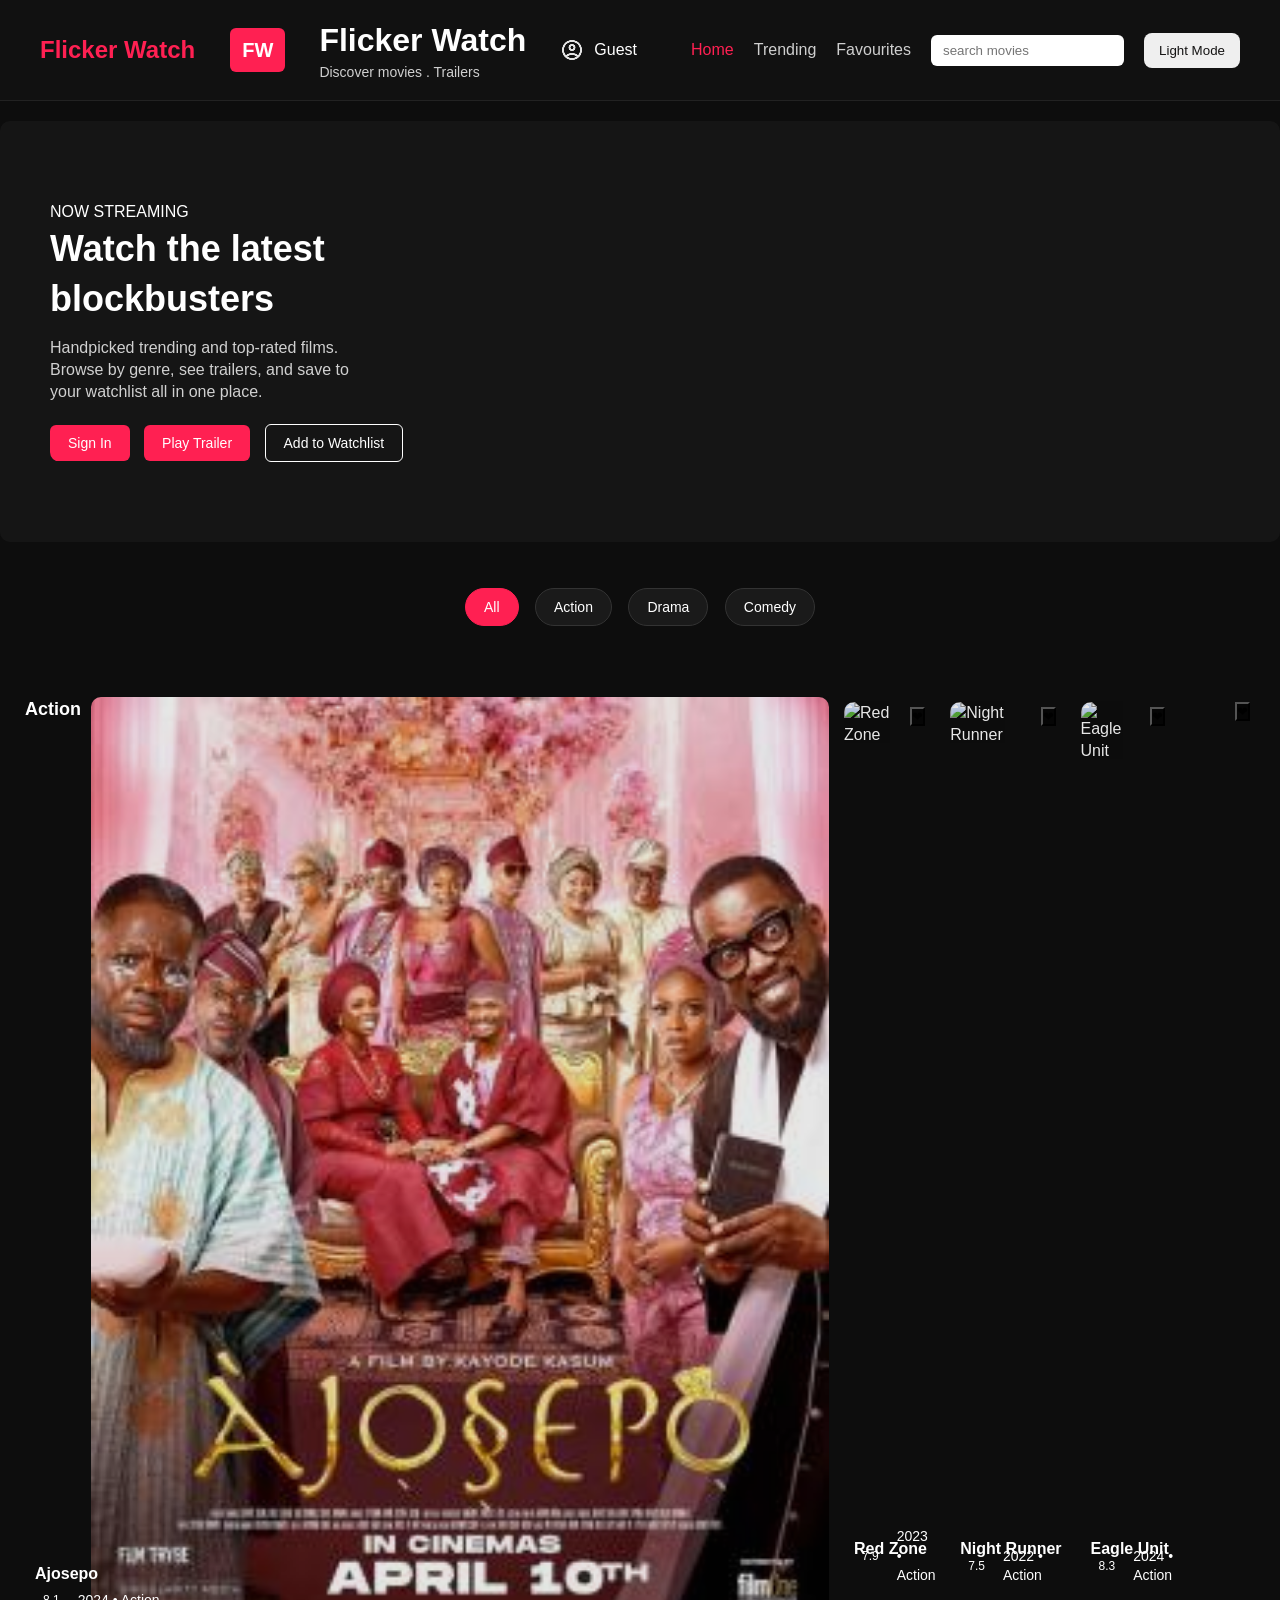
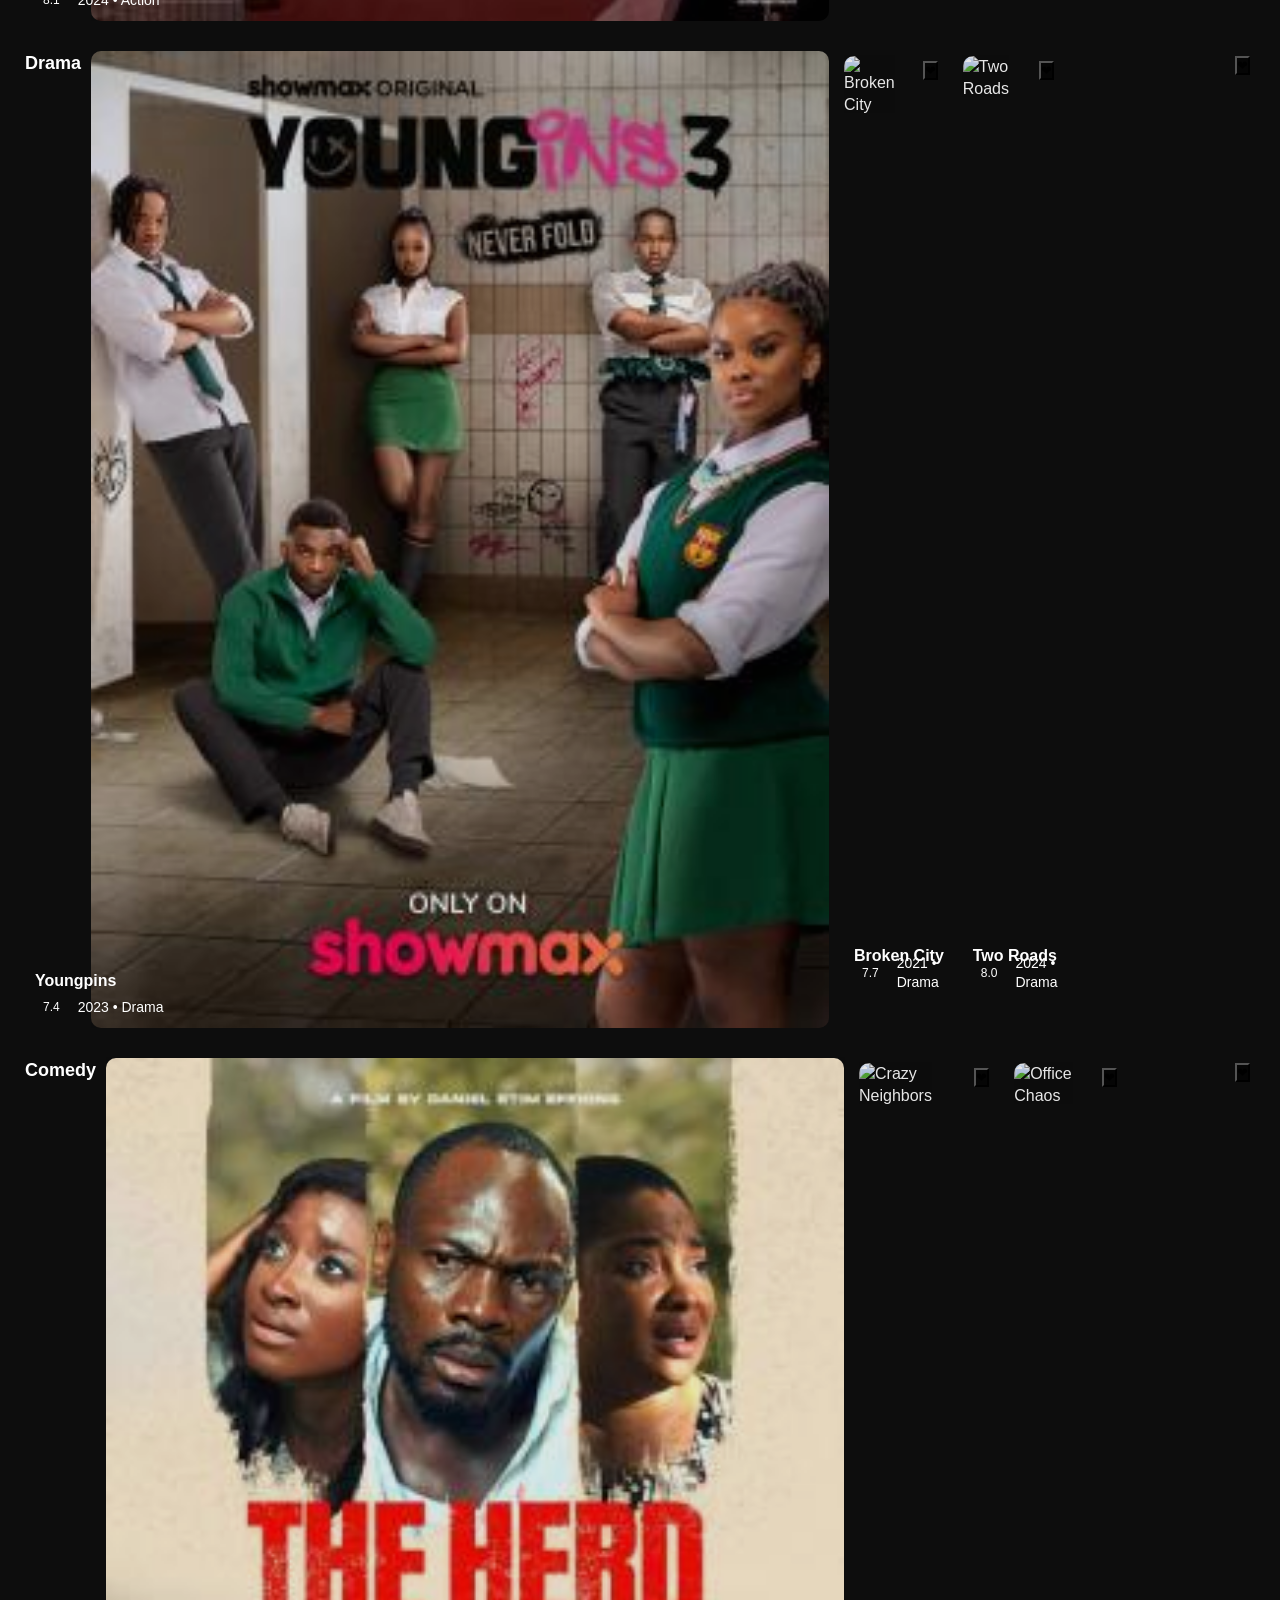
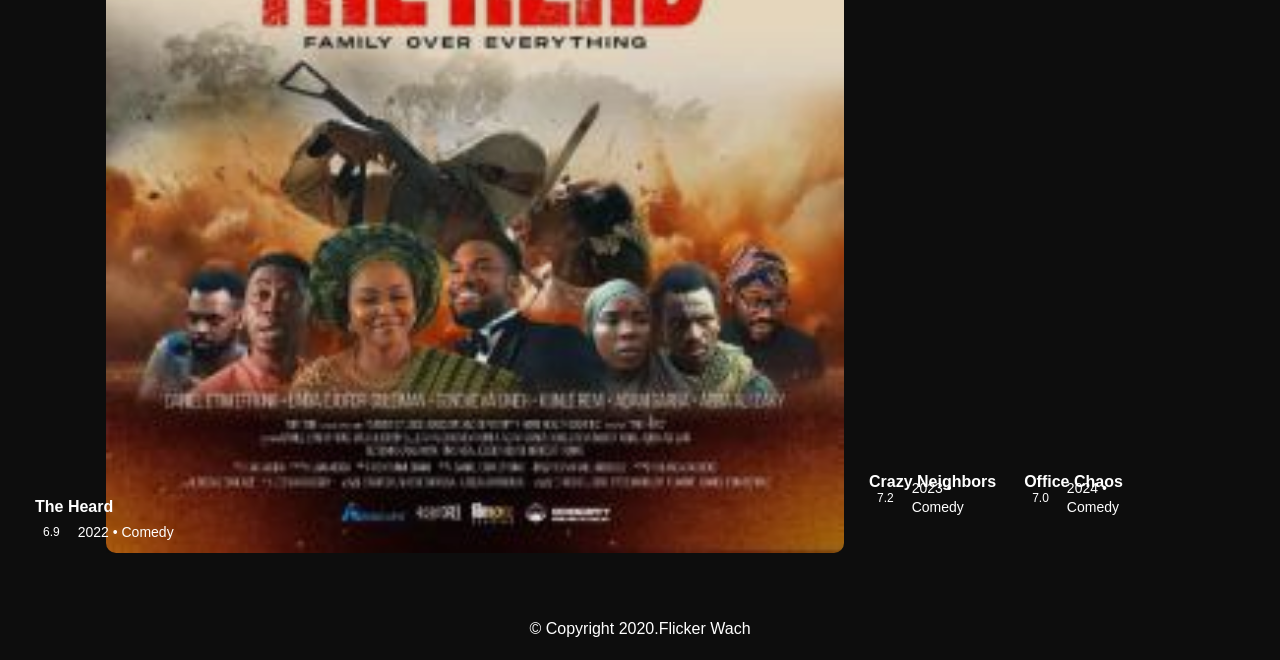
==== index.html @ 684cd9f6 "second commit, commit with all changes" ====
<!DOCTYPE html>
<html lang="en">
<head>
    <meta charset="UTF-8">
    <meta name="viewport" content="width=device-width, initial-scale=1.0">
    <title>Flicker Watch</title>
    <link rel="stylesheet" href="style.css">
</head>
<body>
    <header>
        <a class="brand" href="#">Flicker Watch</a>
         <div class="logo">FW</div>
    <div>
            <h1>Flicker Watch</h1>
            <div class="tag">Discover movies . Trailers</div>
    </div>
    <div class="profile">
     <img src="account_circle_24dp_E3E3E3_FILL0_wght400_GRAD0_opsz24.png" alt="User" class="profile-pic" />
      <span class="username">Guest</span>
    </div>

    <nav>
         <ul> 
             <li><a href="index.html" class="active">Home</a></li>
             <li><a href="Trending.html">Trending</a></li>
             <li><a href="Favourites">Favourites</a></li>
         </ul> 
         <div class="search"><input type="text" placeholder="search movies"></div>

       <button id="themeToggle" class="theme-btn">Light Mode</button>
    </nav>
    </header>

    <section class="hero">
    <div class="card">
       <div class="eyebrow">NOW STREAMING</div>
        <h2 class="title">Watch the latest blockbusters</h2>
         <p class="desc">Handpicked trending and top-rated films. <br>Browse by genre, see trailers, and save to <br>your watchlist  all in one place.</p>
    <div class="cta">
        <button class="btn sign-in-btn">Sign In</button>
      <button class="btn btn-primary">Play Trailer</button>
    <button class="btn btn-outline">Add to Watchlist</button>
    </div>
    </div>
    </section>

<div class="filters">
    <button class="filter-btn active" data-filter="all">All</button>
    <button class="filter-btn" data-filter="action">Action</button>
    <button class="filter-btn" data-filter="drama">Drama</button>
    <button class="filter-btn" data-filter="comedy">Comedy</button>
</div>

 <main class="grid">
   <div class="card" data-category="action">
    <h4>Action</h4>
        <img class="poster" src="alll.png" alt="Ajosepo">
        <div class="overlay"></div>
        <h3 class="title-sm">Ajosepo</h3>
        <div class="meta-row"><span class="pill">8.1</span><span class="muted">2024 • Action</span></div>
        <button class="fav-btn">❤</button>
    

    <div class="card" data-category="action">
        <img class="poster" src="act1.png" alt="Red Zone">
        <div class="overlay"></div>
        <h3 class="title-sm">Red Zone</h3>
        <div class="meta-row"><span class="pill">7.9</span><span class="muted">2023 • Action</span></div>
        <button class="fav-btn">❤</button>
    </div>

    <div class="card" data-category="action">
        <img class="poster" src="act2.png" alt="Night Runner">
        <div class="overlay"></div>
        <h3 class="title-sm">Night Runner</h3>
        <div class="meta-row"><span class="pill">7.5</span><span class="muted">2022 • Action</span></div>
        <button class="fav-btn">❤</button>
    </div>

    <div class="card" data-category="action">
        <img class="poster" src="act3.png" alt="Eagle Unit">
        <div class="overlay"></div>
        <h3 class="title-sm">Eagle Unit</h3>
        <div class="meta-row"><span class="pill">8.3</span><span class="muted">2024 • Action</span></div>
        <button class="fav-btn">❤</button>
    </div>
    </div>

    <div class="card" data-category="drama">
        <h4>Drama</h4>
        <img class="poster" src="1.3.png" alt="Youngpins">
        <div class="overlay"></div>
        <h3 class="title-sm">Youngpins</h3>
        <div class="meta-row"><span class="pill">7.4</span><span class="muted">2023 • Drama</span></div>
        <button class="fav-btn">❤</button>
    

    <div class="card" data-category="drama">
        <img class="poster" src="dr1.png" alt="Broken City">
        <div class="overlay"></div>
        <h3 class="title-sm">Broken City</h3>
        <div class="meta-row"><span class="pill">7.7</span><span class="muted">2021 • Drama</span></div>
        <button class="fav-btn">❤</button>
    </div>

    <div class="card" data-category="drama">
        <img class="poster" src="dr2.png" alt="Two Roads">
        <div class="overlay"></div>
        <h3 class="title-sm">Two Roads</h3>
        <div class="meta-row"><span class="pill">8.0</span><span class="muted">2024 • Drama</span></div>
        <button class="fav-btn">❤</button>
    </div>
     </div>

    <div class="card" data-category="comedy">
        <h4>Comedy</h4>
        <img class="poster" src="1.2.png" alt="The Heard">
        <div class="overlay"></div>
        <h3 class="title-sm">The Heard</h3>
        <div class="meta-row"><span class="pill">6.9</span><span class="muted">2022 • Comedy</span></div>
        <button class="fav-btn">❤</button>

    <div class="card" data-category="comedy">
        <img class="poster" src="com1.png" alt="Crazy Neighbors">
        <div class="overlay"></div>
        <h3 class="title-sm">Crazy Neighbors</h3>
        <div class="meta-row"><span class="pill">7.2</span><span class="muted">2023 • Comedy</span></div>
        <button class="fav-btn">❤</button>
    </div>

    <div class="card" data-category="comedy">
        <img class="poster" src="com2.png" alt="Office Chaos">
        <div class="overlay"></div>
        <h3 class="title-sm">Office Chaos</h3>
        <div class="meta-row"><span class="pill">7.0</span><span class="muted">2024 • Comedy</span></div>
        <button class="fav-btn">❤</button>
    </div>
    </div>

</main>

 <script src="script.js"></script>  
 
 <footer>
    <div class="footer-bottom">
      <p>©  Copyright 2020.Flicker Wach </p>
    </div>
  </footer>
</body>
</html>
---- style.css ----
* {
          margin: 0;
          padding: 0;
          box-sizing: border-box;
          font-family: Arial, Helvetica, sans-serif;
        }

        body {
          background: #0d0d0d;
          color: white;
          line-height: 1.4;
          overflow-x: hidden;
        }

        header {
          display: flex;
          flex-wrap: wrap;
          align-items: center;
          justify-content: space-between;
          padding: 18px 40px;
          background: #111;
          border-bottom: 1px solid #222;
          position: sticky;
        }

        .brand {
          font-size: 24px;
          font-weight: bold;
          color: #ff2052;
          text-decoration: none;
        }

        .logo {
          font-size: 20px;
          font-weight: bold;
          background: #ff2052;
          padding: 8px 12px;
          border-radius: 6px;
          margin-left: 1px;
        }

        .header-center {
          text-align: center;
          flex: 1 1 100%;
          margin-top: 10px;
        }

        .header-center h1 {
          font-size: 26px;
        }

        .tag {
          font-size: 14px;
          opacity: 0.8;
        }

        nav {
          display: flex;
          align-items: center;
          gap: 20px;
          flex-wrap: wrap;
        }

        nav ul {
          display: flex;
          gap: 20px;
          list-style: none;
        }

        nav ul li a {
          color: white;
          text-decoration: none;
          font-weight: 500;
          opacity: 0.8;
        }

        nav ul li a.active,
        nav ul li a:hover {
          opacity: 1;
          color: #ff2052;
        }

        .search input {
          padding: 8px 12px;
          border-radius: 6px;
          border: none;
          outline: none;
        }

        .theme-btn{
          padding: 10px 15px;
          border: none;
          border-radius: 8px;
          color: rgb(21, 20, 20);
          cursor: pointer;
        }

        .profile{
          display: flex;
          align-items: center;
          gap: 10px;
          margin-right: 20px;
        }

        .hero {
          width: 100%;
          background: url('https://youtu.be/rQ1uG91Bbls') center/cover no-repeat;
          padding: 80px 50px;
          display: flex;
          align-items: center;
          background-color: #151515;
          border-radius: 10px;
          margin: 20px 0;
        }

        .hero .card {
          max-width: 500px;
        }

        .hero .title {
          font-size: 36px;
          margin-bottom: 12px;
        }

        .hero .desc {
          font-size: 16px;
          opacity: 0.8;
          margin-bottom: 20px;
        }

        .btn {
          padding: 10px 18px;
          border: none;
          cursor: pointer;
          border-radius: 6px;
          margin-right: 10px;
          font-size: 14px;
          transition: 0.3s;
        }

        .sign-in-btn {
          background: #ff2052;
          color: white;
        }

        .btn-primary {
          background: #ff2052;
          color: white;
        }

        .btn-outline {
          background: transparent;
          border: 1px solid white;
          color: white;
        }

        .btn:hover {
          opacity: 0.8;
        }

        .filters {
          text-align: center;
          margin: 40px 0;
        }

        .filter-btn {
          padding: 10px 18px;
          margin: 6px;
          background: #1a1a1a;
          border: 1px solid #333;
          color: white;
          border-radius: 25px;
          font-size: 14px;
          cursor: pointer;
          transition: 0.3s ease;
        }

        .filter-btn:hover,
        .filter-btn.active {
          background: #ff2052;
          border-color: #ff2052;
          color: white;
        }

        
        .grid {
          padding: 20px 40px;
          display: grid;
          grid-template-columns: repeat(auto-fill, minmax(170px, 1fr));
          gap: 25px;
        }

        
        .card {
          position: relative;
          cursor: pointer;
          transition: transform 0.3s;
          border-radius: 10px;
          overflow: hidden;
        }

        .card:hover {
          transform: scale(1.08);
        }

        .poster {
          width: 100%;
          display: block;
          border-radius: 10px;
        }

        .overlay {
          position: absolute;
          top: 0;
          left: 0;
          width: 100%;
          height: 100%;
          border-radius: 10px;
          background: linear-gradient(to bottom, transparent, rgba(0, 0, 0, 0.9));
          opacity: 0;
          transition: 0.3s;
        }

        .card:hover .overlay {
          opacity: 1;
        }

        .title-sm {
          position: absolute;
          bottom: 35px;
          left: 15px;
          font-size: 16px;
          font-weight: bold;
        }

        .meta-row {
          position: absolute;
          bottom: 15px;
          left: 15px;
          font-size: 13px;
          display: flex;
          gap: 10px;
        }

        @media (max-width: 768px) {
          header {
            flex-direction: column;
            gap: 10px;
          }
        }
     main.grid {
display: block;
gap: 25px;
padding: 20px;
}


main.grid h4 {
margin-bottom: 10px;
font-size: 22px;
margin-bottom: 10px;
font-size: 18px;
}


main.grid .card {
display: flex;
flex-direction: row;
gap: 10px;
padding: 5px;
border-radius: 6px;
position: relative;
overflow: hidden;
margin-bottom: 20px;
cursor: pointer;
}


main.grid .card:hover {
transform: scale(1.05);
box-shadow: 0 10px 20px rgba(0,0,0,0.2);
}


main.grid .poster {
width: 60%;
border-radius: 10px;
transition: 0.5s ease;
opacity: 0.9;
}


main.grid .card:hover .poster {
opacity: 1;
}


main.grid .title-sm {
margin: 10px 0 5px 0;
font-size: 16px;
font-weight: 600;
}


main.grid .meta-row {
display: flex;
justify-content: space-between;
align-items: center;
font-size: 14px;
color: var(--muted);
}


main.grid .pill {
background: var(--accent);
color: white;
padding: 2px 8px;
border-radius: 8px;
font-size: 12px;
}


main.grid .fav-btn {
position: absolute;
top: 10px;
right: 10px;
background: rgba(0,0,0,0.6);
}

          footer{
            text-align: center;
            padding: 20px;
          }
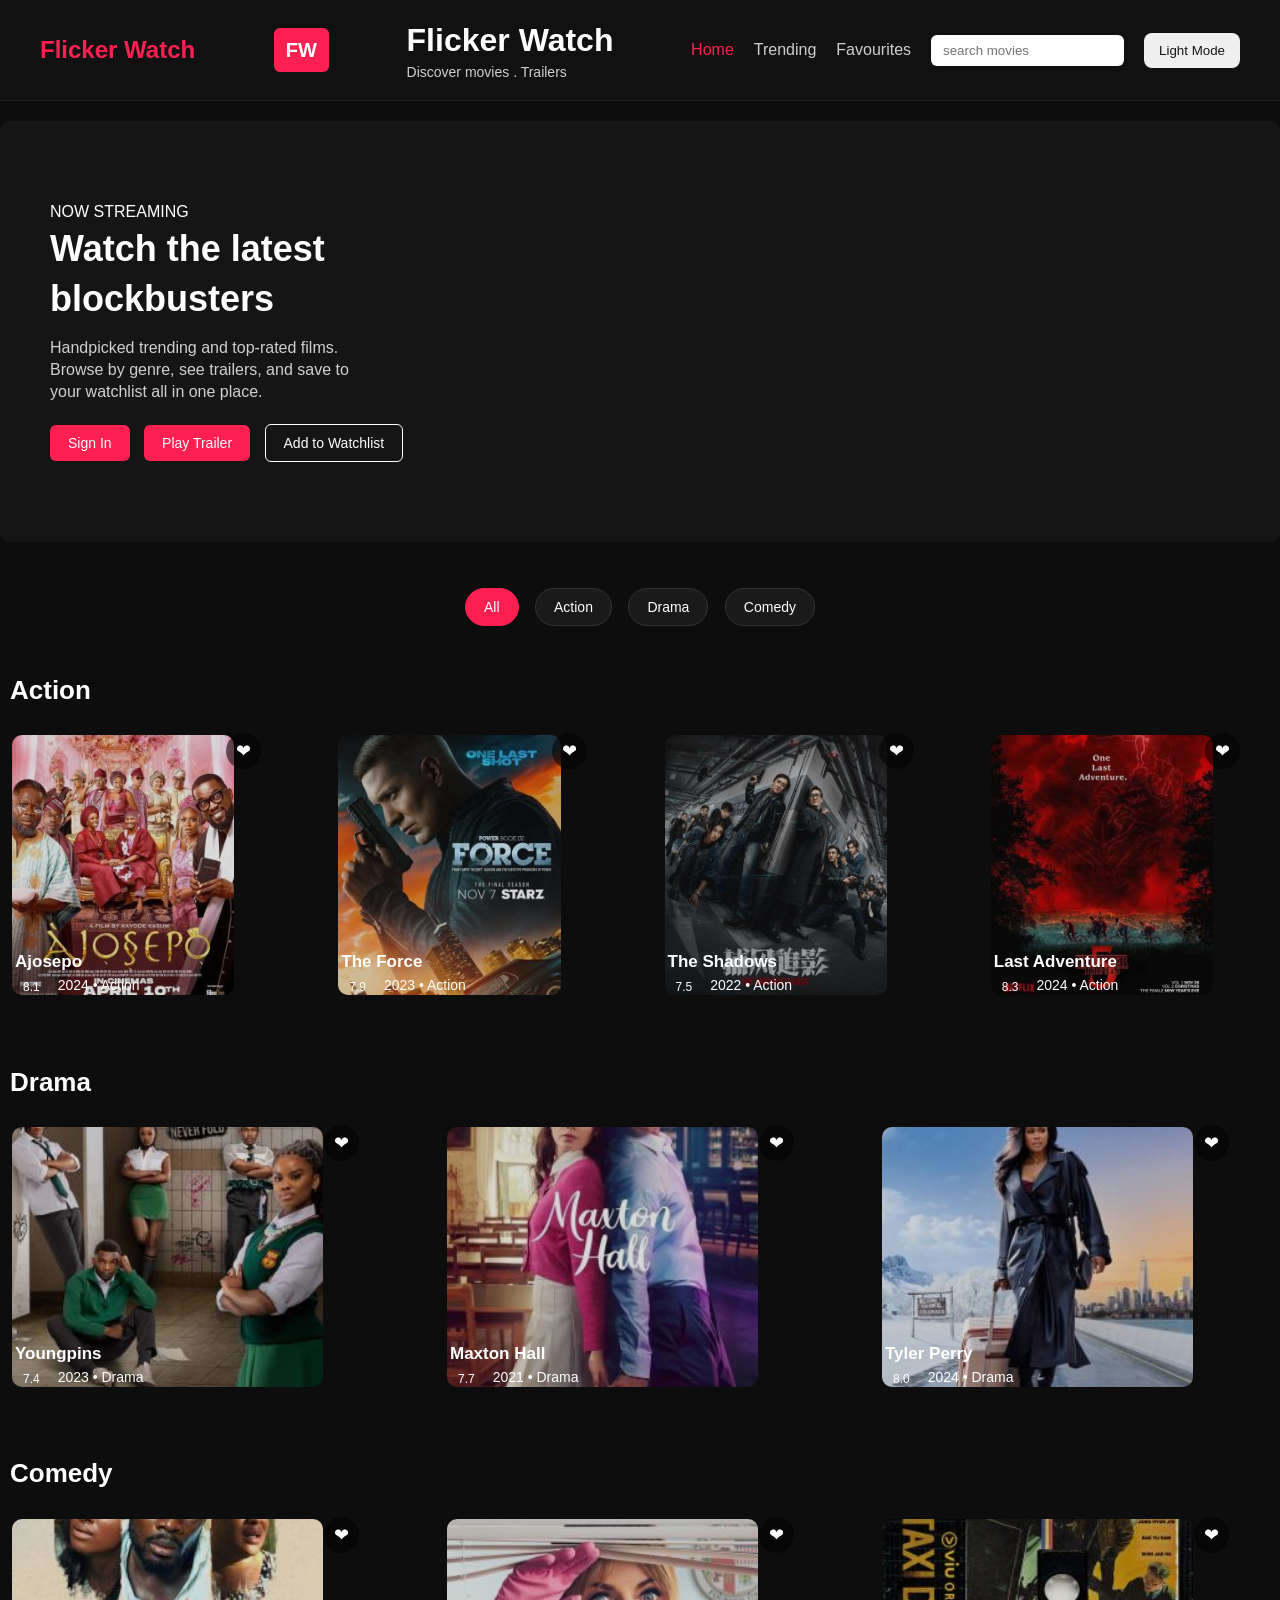
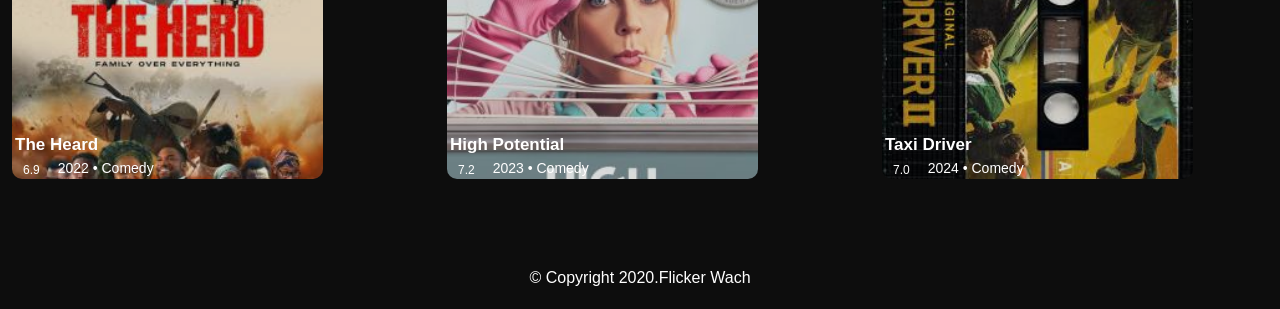
==== commit 3fa1b9c4: "commit all changes" ====
--- a/index.html
+++ b/index.html
@@ -13,10 +13,6 @@
     <div>
             <h1>Flicker Watch</h1>
             <div class="tag">Discover movies . Trailers</div>
-    </div>
-    <div class="profile">
-     <img src="account_circle_24dp_E3E3E3_FILL0_wght400_GRAD0_opsz24.png" alt="User" class="profile-pic" />
-      <span class="username">Guest</span>
     </div>
 
     <nav>
@@ -51,93 +47,97 @@
     <button class="filter-btn" data-filter="comedy">Comedy</button>
 </div>
 
- <main class="grid">
-   <div class="card" data-category="action">
-    <h4>Action</h4>
-        <img class="poster" src="alll.png" alt="Ajosepo">
-        <div class="overlay"></div>
-        <h3 class="title-sm">Ajosepo</h3>
-        <div class="meta-row"><span class="pill">8.1</span><span class="muted">2024 • Action</span></div>
-        <button class="fav-btn">❤</button>
-    
+ <main>
+    <section class="category">
+        <h4>Action</h4>
 
-    <div class="card" data-category="action">
-        <img class="poster" src="act1.png" alt="Red Zone">
-        <div class="overlay"></div>
-        <h3 class="title-sm">Red Zone</h3>
-        <div class="meta-row"><span class="pill">7.9</span><span class="muted">2023 • Action</span></div>
-        <button class="fav-btn">❤</button>
-    </div>
+        <div class="grid">
+            <div class="card" data-category="action">
+                <img class="poster" src="alll.png" alt="Ajosepo">
+                <h3 class="title-sm">Ajosepo</h3>
+                <div class="meta-row"><span class="pill">8.1</span><span class="muted">2024 • Action</span></div>
+                <button class="fav-btn">❤</button>
+            </div>
 
-    <div class="card" data-category="action">
-        <img class="poster" src="act2.png" alt="Night Runner">
-        <div class="overlay"></div>
-        <h3 class="title-sm">Night Runner</h3>
-        <div class="meta-row"><span class="pill">7.5</span><span class="muted">2022 • Action</span></div>
-        <button class="fav-btn">❤</button>
-    </div>
+            <div class="card" data-category="action">
+                <img class="poster" src="2.5.png" alt="Red Zone">
+                <h3 class="title-sm">The Force</h3>
+                <div class="meta-row"><span class="pill">7.9</span><span class="muted">2023 • Action</span></div>
+                <button class="fav-btn">❤</button>
+            </div>
 
-    <div class="card" data-category="action">
-        <img class="poster" src="act3.png" alt="Eagle Unit">
-        <div class="overlay"></div>
-        <h3 class="title-sm">Eagle Unit</h3>
-        <div class="meta-row"><span class="pill">8.3</span><span class="muted">2024 • Action</span></div>
-        <button class="fav-btn">❤</button>
-    </div>
-    </div>
+            <div class="card" data-category="action">
+                <img class="poster" src="3.1.png" alt="Night Runner">
+                <h3 class="title-sm">The Shadows</h3>
+                <div class="meta-row"><span class="pill">7.5</span><span class="muted">2022 • Action</span></div>
+                <button class="fav-btn">❤</button>
+            </div>
 
-    <div class="card" data-category="drama">
+            <div class="card" data-category="action">
+                <img class="poster" src="4.1.png" alt="Eagle Unit">
+                <h3 class="title-sm">Last Adventure</h3>
+                <div class="meta-row"><span class="pill">8.3</span><span class="muted">2024 • Action</span></div>
+                <button class="fav-btn">❤</button>
+            </div>
+        </div>
+    </section>
+
+    <section class="category">
         <h4>Drama</h4>
-        <img class="poster" src="1.3.png" alt="Youngpins">
-        <div class="overlay"></div>
-        <h3 class="title-sm">Youngpins</h3>
-        <div class="meta-row"><span class="pill">7.4</span><span class="muted">2023 • Drama</span></div>
-        <button class="fav-btn">❤</button>
-    
 
-    <div class="card" data-category="drama">
-        <img class="poster" src="dr1.png" alt="Broken City">
-        <div class="overlay"></div>
-        <h3 class="title-sm">Broken City</h3>
-        <div class="meta-row"><span class="pill">7.7</span><span class="muted">2021 • Drama</span></div>
-        <button class="fav-btn">❤</button>
-    </div>
+        <div class="grid">
+            <div class="card" data-category="drama">
+                <img class="poster" src="1.3.png" alt="Youngpins">
+                <h3 class="title-sm">Youngpins</h3>
+                <div class="meta-row"><span class="pill">7.4</span><span class="muted">2023 • Drama</span></div>
+                <button class="fav-btn">❤</button>
+            </div>
 
-    <div class="card" data-category="drama">
-        <img class="poster" src="dr2.png" alt="Two Roads">
-        <div class="overlay"></div>
-        <h3 class="title-sm">Two Roads</h3>
-        <div class="meta-row"><span class="pill">8.0</span><span class="muted">2024 • Drama</span></div>
-        <button class="fav-btn">❤</button>
-    </div>
-     </div>
+            <div class="card" data-category="drama">
+                <img class="poster" src="2.2.png" alt="Broken City">
+                <h3 class="title-sm">Maxton Hall</h3>
+                <div class="meta-row"><span class="pill">7.7</span><span class="muted">2021 • Drama</span></div>
+                <button class="fav-btn">❤</button>
+            </div>
 
-    <div class="card" data-category="comedy">
+            <div class="card" data-category="drama">
+                <img class="poster" src="2.3.png" alt="Two Roads">
+                <h3 class="title-sm">Tyler Perry</h3>
+                <div class="meta-row"><span class="pill">8.0</span><span class="muted">2024 • Drama</span></div>
+                <button class="fav-btn">❤</button>
+            </div>
+        </div>
+    </section>
+
+    <section class="category">
         <h4>Comedy</h4>
-        <img class="poster" src="1.2.png" alt="The Heard">
-        <div class="overlay"></div>
-        <h3 class="title-sm">The Heard</h3>
-        <div class="meta-row"><span class="pill">6.9</span><span class="muted">2022 • Comedy</span></div>
-        <button class="fav-btn">❤</button>
 
-    <div class="card" data-category="comedy">
-        <img class="poster" src="com1.png" alt="Crazy Neighbors">
-        <div class="overlay"></div>
-        <h3 class="title-sm">Crazy Neighbors</h3>
-        <div class="meta-row"><span class="pill">7.2</span><span class="muted">2023 • Comedy</span></div>
-        <button class="fav-btn">❤</button>
-    </div>
+        <div class="grid">
+            <div class="card" data-category="comedy">
+                <img class="poster" src="1.2.png" alt="The Heard">
+                <h3 class="title-sm">The Heard</h3>
+                <div class="meta-row"><span class="pill">6.9</span><span class="muted">2022 • Comedy</span></div>
+                <button class="fav-btn">❤</button>
+            </div>
 
-    <div class="card" data-category="comedy">
-        <img class="poster" src="com2.png" alt="Office Chaos">
-        <div class="overlay"></div>
-        <h3 class="title-sm">Office Chaos</h3>
-        <div class="meta-row"><span class="pill">7.0</span><span class="muted">2024 • Comedy</span></div>
-        <button class="fav-btn">❤</button>
-    </div>
-    </div>
+            <div class="card" data-category="comedy">
+                <img class="poster" src="3.3.png" alt="Crazy Neighbors">
+                <h3 class="title-sm">High Potential</h3>
+                <div class="meta-row"><span class="pill">7.2</span><span class="muted">2023 • Comedy</span></div>
+                <button class="fav-btn">❤</button>
+            </div>
+
+            <div class="card" data-category="comedy">
+                <img class="poster" src="t.png" alt="Office Chaos">
+                <h3 class="title-sm">Taxi Driver</h3>
+                <div class="meta-row"><span class="pill">7.0</span><span class="muted">2024 • Comedy</span></div>
+                <button class="fav-btn">❤</button>
+            </div>
+        </div>
+    </section>
 
 </main>
+
 
  <script src="script.js"></script>  
  
--- a/style.css
+++ b/style.css
@@ -180,33 +180,6 @@
           background: #ff2052;
           border-color: #ff2052;
           color: white;
-        }
-
-        
-        .grid {
-          padding: 20px 40px;
-          display: grid;
-          grid-template-columns: repeat(auto-fill, minmax(170px, 1fr));
-          gap: 25px;
-        }
-
-        
-        .card {
-          position: relative;
-          cursor: pointer;
-          transition: transform 0.3s;
-          border-radius: 10px;
-          overflow: hidden;
-        }
-
-        .card:hover {
-          transform: scale(1.08);
-        }
-
-        .poster {
-          width: 100%;
-          display: block;
-          border-radius: 10px;
         }
 
         .overlay {
@@ -248,88 +221,94 @@
             gap: 10px;
           }
         }
-     main.grid {
-display: block;
-gap: 25px;
-padding: 20px;
-}
-
-
-main.grid h4 {
-margin-bottom: 10px;
-font-size: 22px;
-margin-bottom: 10px;
-font-size: 18px;
-}
-
-
-main.grid .card {
-display: flex;
-flex-direction: row;
-gap: 10px;
-padding: 5px;
-border-radius: 6px;
-position: relative;
-overflow: hidden;
-margin-bottom: 20px;
-cursor: pointer;
-}
-
-
-main.grid .card:hover {
-transform: scale(1.05);
-box-shadow: 0 10px 20px rgba(0,0,0,0.2);
-}
-
-
-main.grid .poster {
-width: 60%;
-border-radius: 10px;
-transition: 0.5s ease;
-opacity: 0.9;
-}
-
-
-main.grid .card:hover .poster {
-opacity: 1;
-}
-
-
-main.grid .title-sm {
-margin: 10px 0 5px 0;
-font-size: 16px;
-font-weight: 600;
-}
-
-
-main.grid .meta-row {
-display: flex;
-justify-content: space-between;
-align-items: center;
-font-size: 14px;
-color: var(--muted);
-}
-
-
-main.grid .pill {
-background: var(--accent);
-color: white;
-padding: 2px 8px;
-border-radius: 8px;
-font-size: 12px;
-}
-
-
-main.grid .fav-btn {
-position: absolute;
-top: 10px;
-right: 10px;
-background: rgba(0,0,0,0.6);
-}
-
-          footer{
-            text-align: center;
-            padding: 20px;
-          }
+
+.category {
+  margin-bottom: 50px;
+}
+
+.category h4 {
+  font-size: 26px;
+  font-weight: 700;
+  margin-bottom: 15px;
+  color: var(--accent);
+  border-left: 5px solid var(--accent);
+  padding-left: 10px;
+}
+
+
+.category .grid {
+  display: grid;
+  grid-template-columns: repeat(auto-fit, minmax(180px, 1fr));
+  gap: 25px;
+}
+
+.category .card {
+  padding: 12px;
+  width: 90%;
+  border-radius: 12px;
+  position: relative;
+  overflow: hidden;
+  transition: 0.3s ease;
+}
+
+.category .card:hover {
+  transform: scale(1.05);
+}
+
+.category .poster {
+  width: 90%;
+  height: 260px;
+  object-fit: cover;
+  border-radius: 10px;
+  opacity: 0.85;
+  transition: 0.4s ease;
+}
+
+.category .card:hover .poster {
+  opacity: 1;
+}
+
+.category .title-sm {
+  font-size: 17px;
+  margin: 10px 0 5px;
+  font-weight: 600;
+}
+
+
+.category .meta-row {
+  display: flex;
+  justify-content: flex-start;
+  gap: 10px;
+  font-size: 14px;
+  color: var(--muted);
+}
+
+.category .pill {
+  background: var(--accent);
+  padding: 3px 8px;
+  border-radius: 6px;
+  font-size: 12px;
+  color: white;
+}
+
+.category .fav-btn {
+  position: absolute;
+  top: 10px;
+  right: 10px;
+  background: rgba(0,0,0,0.55);
+  border: none;
+  padding: 7px 10px;
+  border-radius: 50%;
+  color: #fff;
+  font-size: 18px;
+  cursor: pointer;
+  transition: 0.3s ease;
+}
+
+
+    footer{
+    text-align: center;
+    padding: 20px;
+   }
 
        
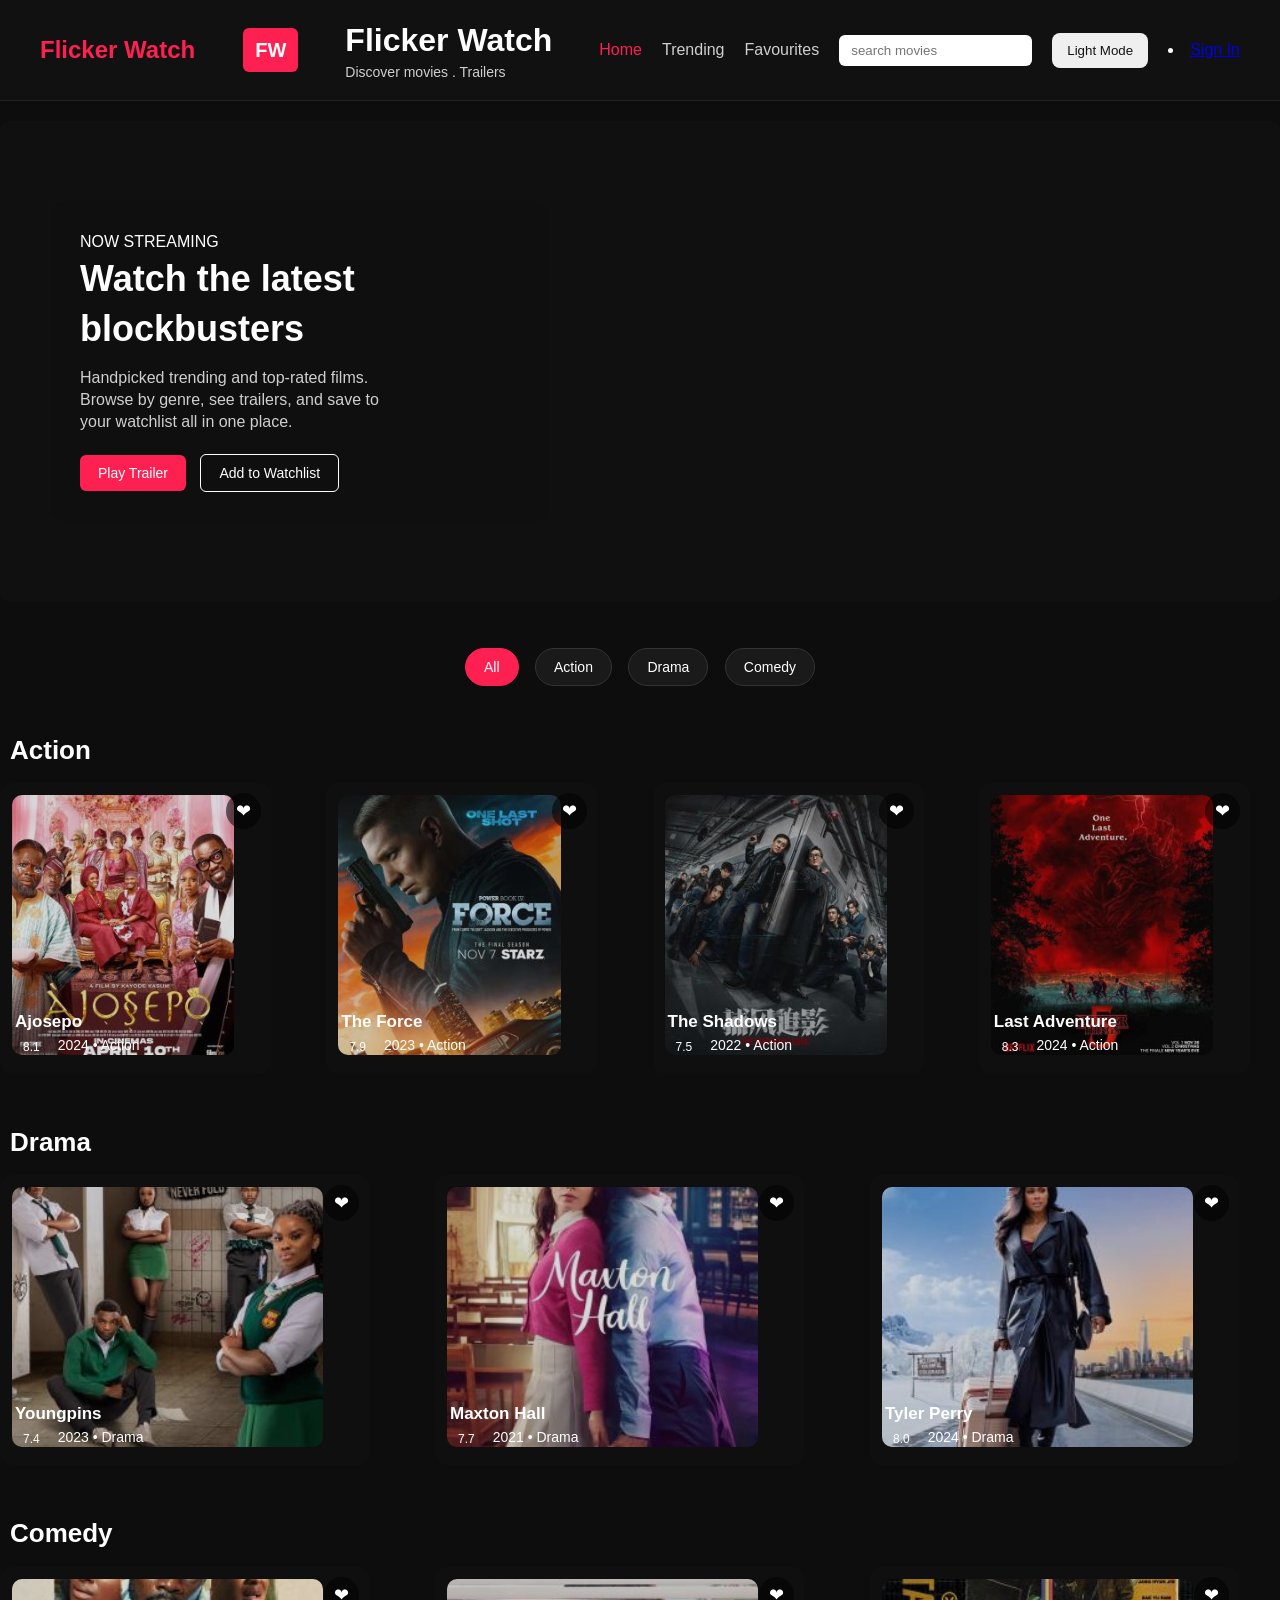
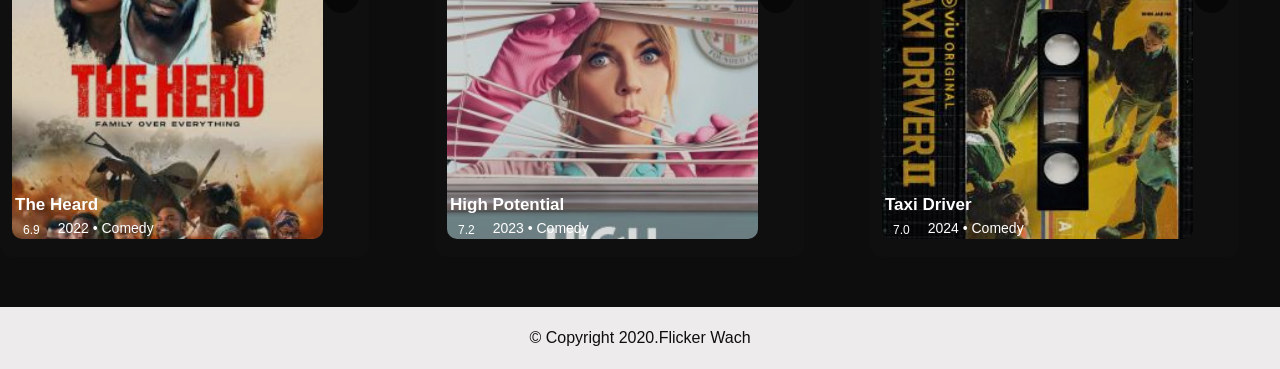
==== commit 378f0536: "third commit" ====
--- a/index.html
+++ b/index.html
@@ -24,6 +24,7 @@
          <div class="search"><input type="text" placeholder="search movies"></div>
 
        <button id="themeToggle" class="theme-btn">Light Mode</button>
+       <li><a href="signin.html" class="active">Sign In</a></li>
     </nav>
     </header>
 
@@ -33,7 +34,6 @@
         <h2 class="title">Watch the latest blockbusters</h2>
          <p class="desc">Handpicked trending and top-rated films. <br>Browse by genre, see trailers, and save to <br>your watchlist  all in one place.</p>
     <div class="cta">
-        <button class="btn sign-in-btn">Sign In</button>
       <button class="btn btn-primary">Play Trailer</button>
     <button class="btn btn-outline">Add to Watchlist</button>
     </div>
--- a/style.css
+++ b/style.css
@@ -108,7 +108,7 @@
           padding: 80px 50px;
           display: flex;
           align-items: center;
-          background-color: #151515;
+          background-color: #101010;
           border-radius: 10px;
           margin: 20px 0;
         }
@@ -309,6 +309,62 @@
     footer{
     text-align: center;
     padding: 20px;
-   }
-
+    background-color: #edebeb;
+    color: #0f0e0e;
+   }
+
+   .signin.body{
+    display: flex;
+    justify-content: center;
+    align-items: center;
+    font-family: poppins,sans-serif;
+   }
+
+   .card{
+    background: #100f0f;
+    padding: 30px;
+    border-radius: 15px;
+   }
+
+   .register{
+    display: flex;
+    justify-content: space-between;
+    margin-bottom: 20px;
+   }
+
+   .register button{
+    width: 50%;
+    padding: 10px;
+    background: #deaaaa;
+    border: none;
+    cursor: pointer;
+    font-size: 16px;
+   }
+
+   .form{
+    flex-direction: column;
+   }
+
+   .form input{
+    padding: 15px;
+    margin: 8px 0;
+    border-radius: 8px;
+    border: 1px solid #ccc;
+   }
+
+   .submit-btn {
+    padding: 12px;
+    border: none;
+    background: #0f0e0e;
+    color: #fff;
+    border-radius: 10px;
+    margin-top: 10px;
+    cursor: pointer;
+  }
+
+  .submit-btn:hover {
+  background: #171616;
+
+  }
+   
        
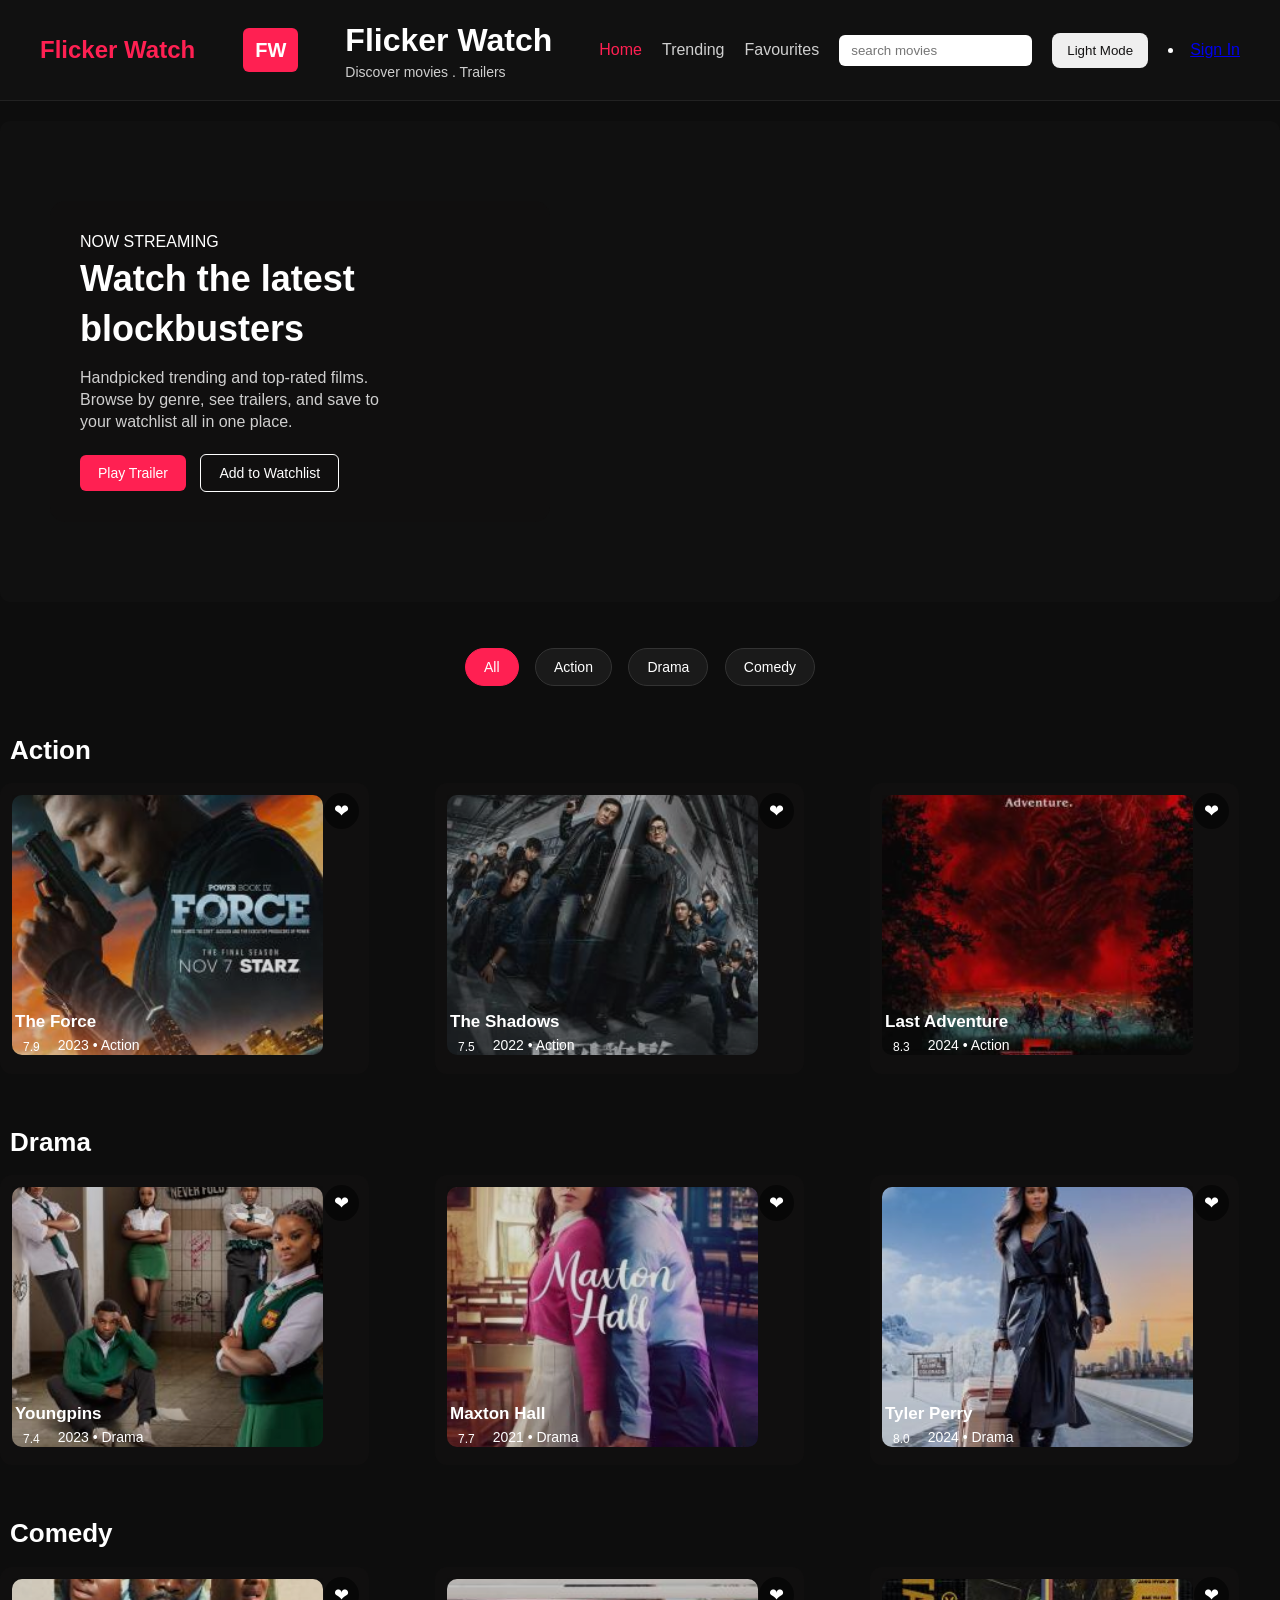
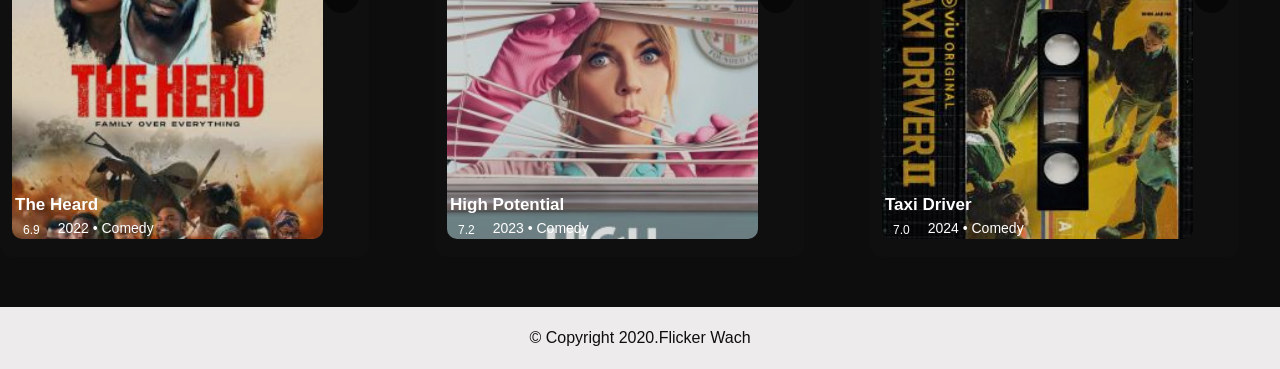
==== commit 8a015885: "fourth commit" ====
--- a/index.html
+++ b/index.html
@@ -52,14 +52,7 @@
         <h4>Action</h4>
 
         <div class="grid">
-            <div class="card" data-category="action">
-                <img class="poster" src="alll.png" alt="Ajosepo">
-                <h3 class="title-sm">Ajosepo</h3>
-                <div class="meta-row"><span class="pill">8.1</span><span class="muted">2024 • Action</span></div>
-                <button class="fav-btn">❤</button>
-            </div>
-
-            <div class="card" data-category="action">
+          <div class="card" data-category="action">
                 <img class="poster" src="2.5.png" alt="Red Zone">
                 <h3 class="title-sm">The Force</h3>
                 <div class="meta-row"><span class="pill">7.9</span><span class="muted">2023 • Action</span></div>
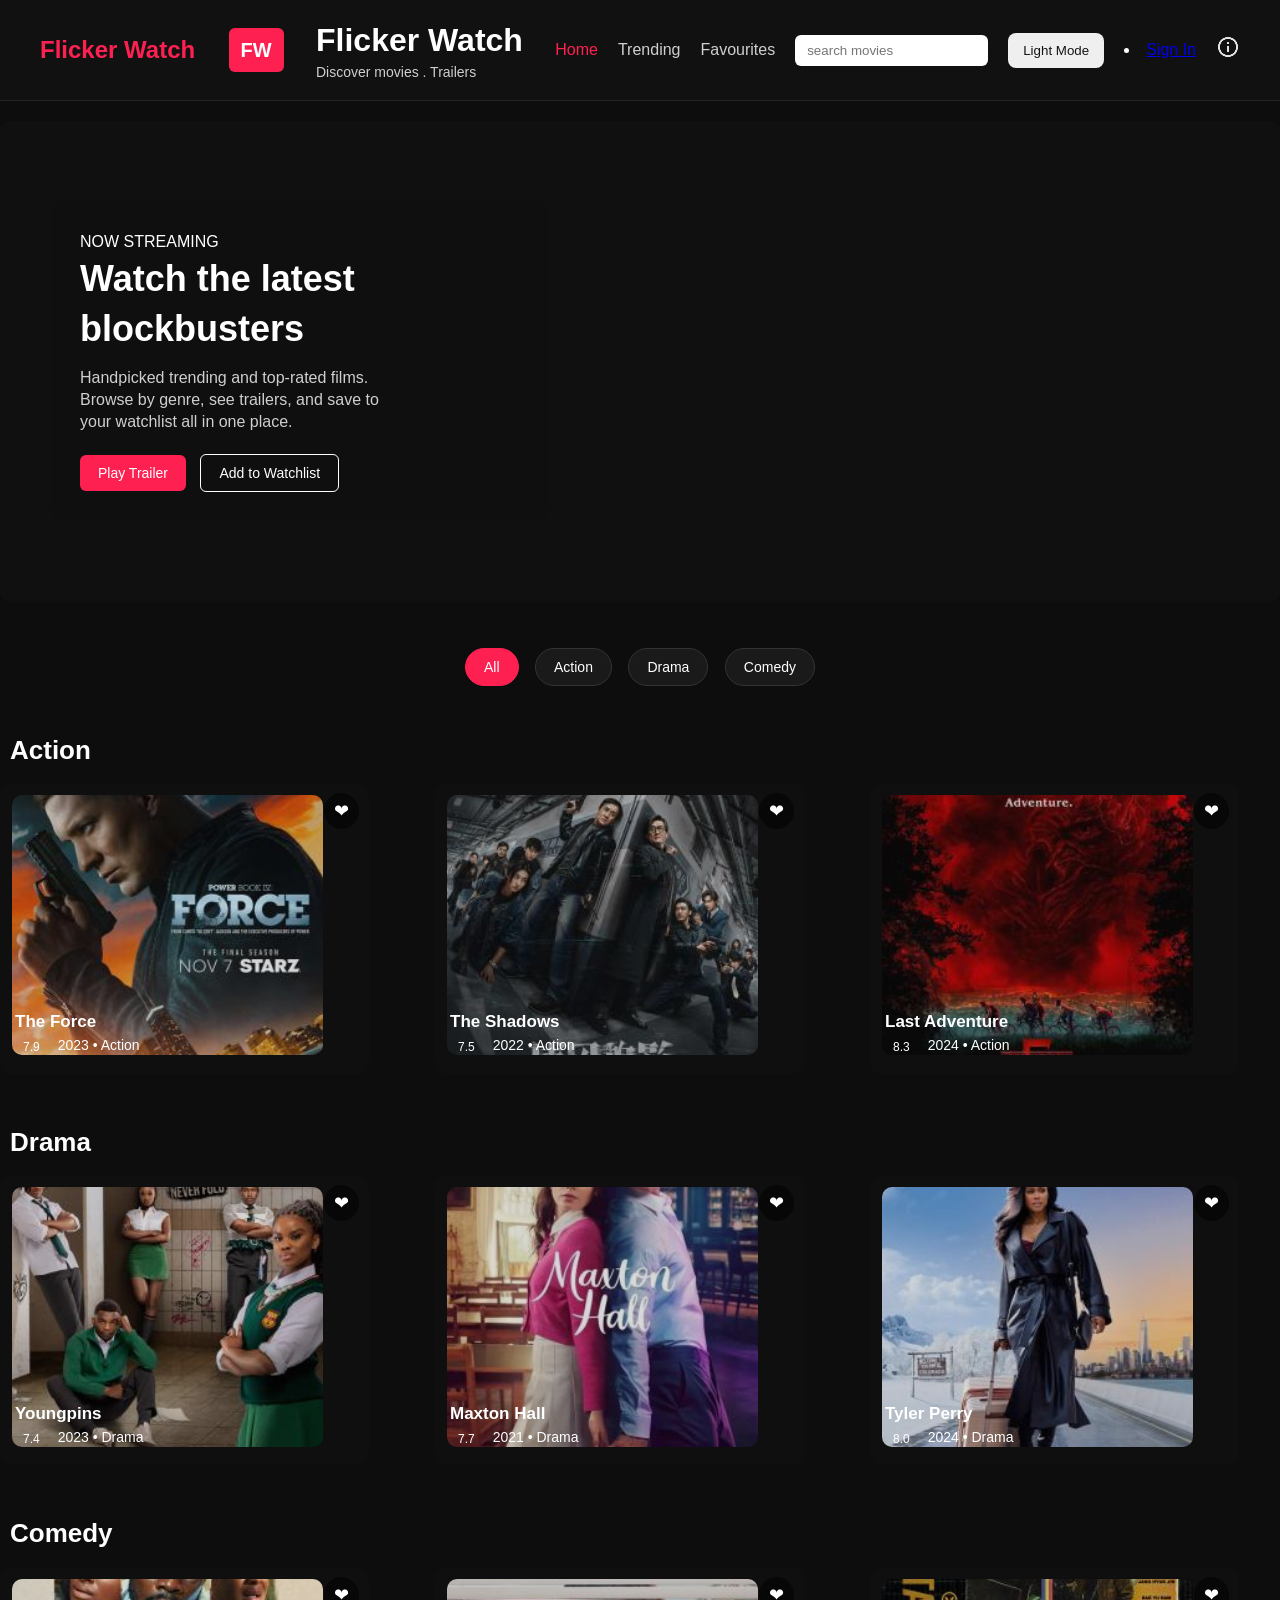
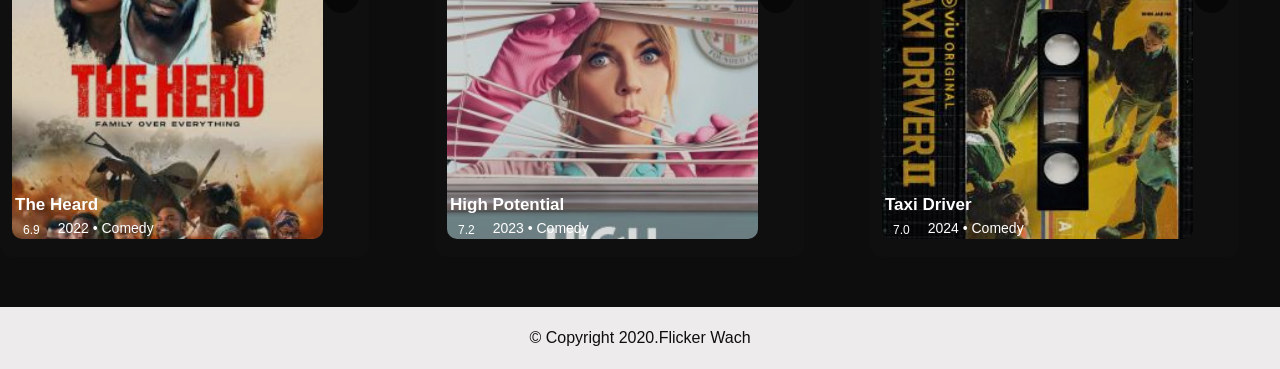
==== commit 1721122c: "commit with all changes" ====
--- a/index.html
+++ b/index.html
@@ -25,6 +25,10 @@
 
        <button id="themeToggle" class="theme-btn">Light Mode</button>
        <li><a href="signin.html" class="active">Sign In</a></li>
+
+       <ul><a href="About US"> <img src="info_24dp_E3E3E3_FILL0_wght400_GRAD0_opsz24.png" alt=""></a>
+
+       </ul>
     </nav>
     </header>
 
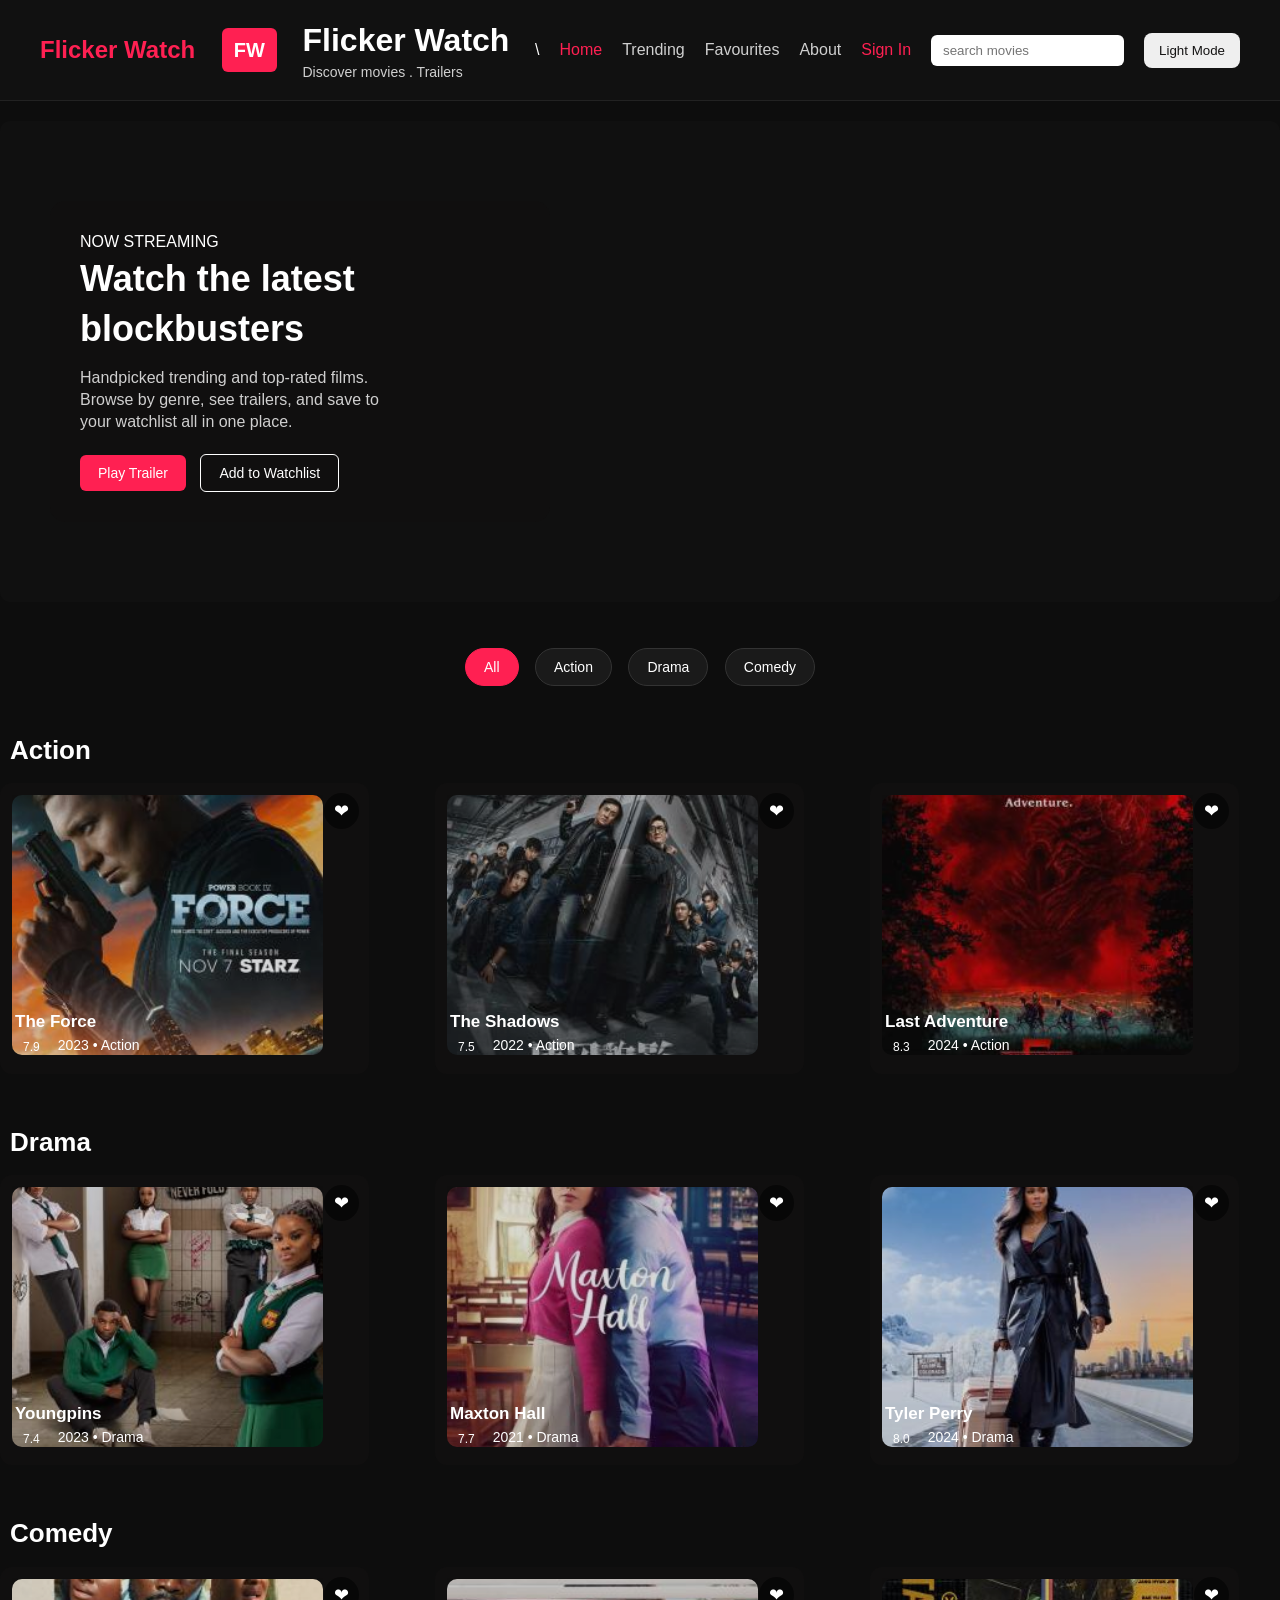
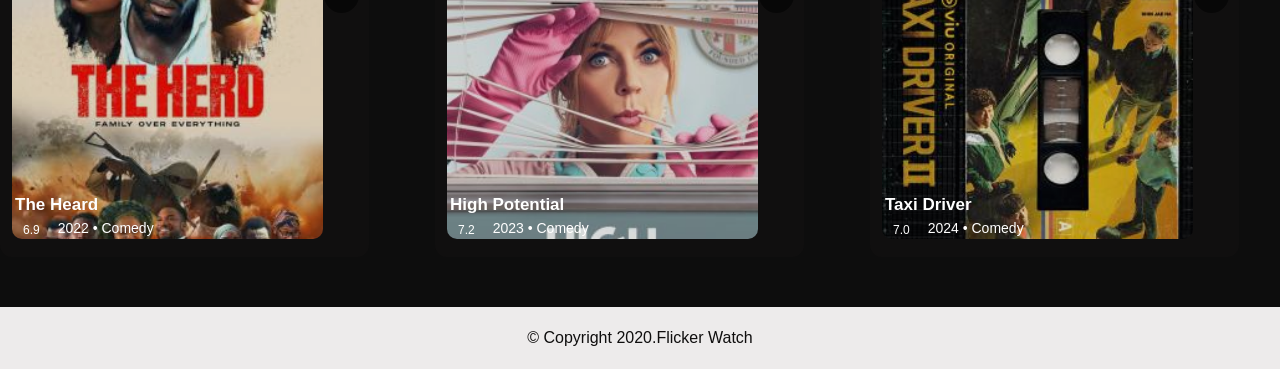
==== commit 79112ddb: "fifth commit" ====
--- a/index.html
+++ b/index.html
@@ -15,20 +15,20 @@
             <div class="tag">Discover movies . Trailers</div>
     </div>
 
-    <nav>
+    <nav>\
+
+
          <ul> 
              <li><a href="index.html" class="active">Home</a></li>
-             <li><a href="Trending.html">Trending</a></li>
+             <li><a href="Trending">Trending</a></li>
              <li><a href="Favourites">Favourites</a></li>
+             <li><a href="about.html">About</a></li>
+             <li><a href="signin.html" class="active">Sign In</a></li>
          </ul> 
          <div class="search"><input type="text" placeholder="search movies"></div>
 
        <button id="themeToggle" class="theme-btn">Light Mode</button>
-       <li><a href="signin.html" class="active">Sign In</a></li>
 
-       <ul><a href="About US"> <img src="info_24dp_E3E3E3_FILL0_wght400_GRAD0_opsz24.png" alt=""></a>
-
-       </ul>
     </nav>
     </header>
 
@@ -45,9 +45,9 @@
     </section>
 
 <div class="filters">
-    <button class="filter-btn active" data-filter="all">All</button>
-    <button class="filter-btn" data-filter="action">Action</button>
-    <button class="filter-btn" data-filter="drama">Drama</button>
+<button class="filter-btn active" data-filter="all">All</button>
+    <button class="filter-btn " data-filter="action">Action</button>
+    <button class="filter-btn " data-filter="drama">Drama</button>
     <button class="filter-btn" data-filter="comedy">Comedy</button>
 </div>
 
@@ -140,7 +140,7 @@
  
  <footer>
     <div class="footer-bottom">
-      <p>©  Copyright 2020.Flicker Wach </p>
+      <p>©  Copyright 2020.Flicker Watch </p>
     </div>
   </footer>
 </body>
--- a/style.css
+++ b/style.css
@@ -11,6 +11,21 @@
           line-height: 1.4;
           overflow-x: hidden;
         }
+
+      body.dark {
+        background: #121212;
+        color: white;
+      }
+
+      .fav-btn.active {
+        color: red;
+        transform: scale(1.2);
+      }
+
+      body, .card {
+        transition: 0.3s ease;
+      }
+
 
         header {
           display: flex;
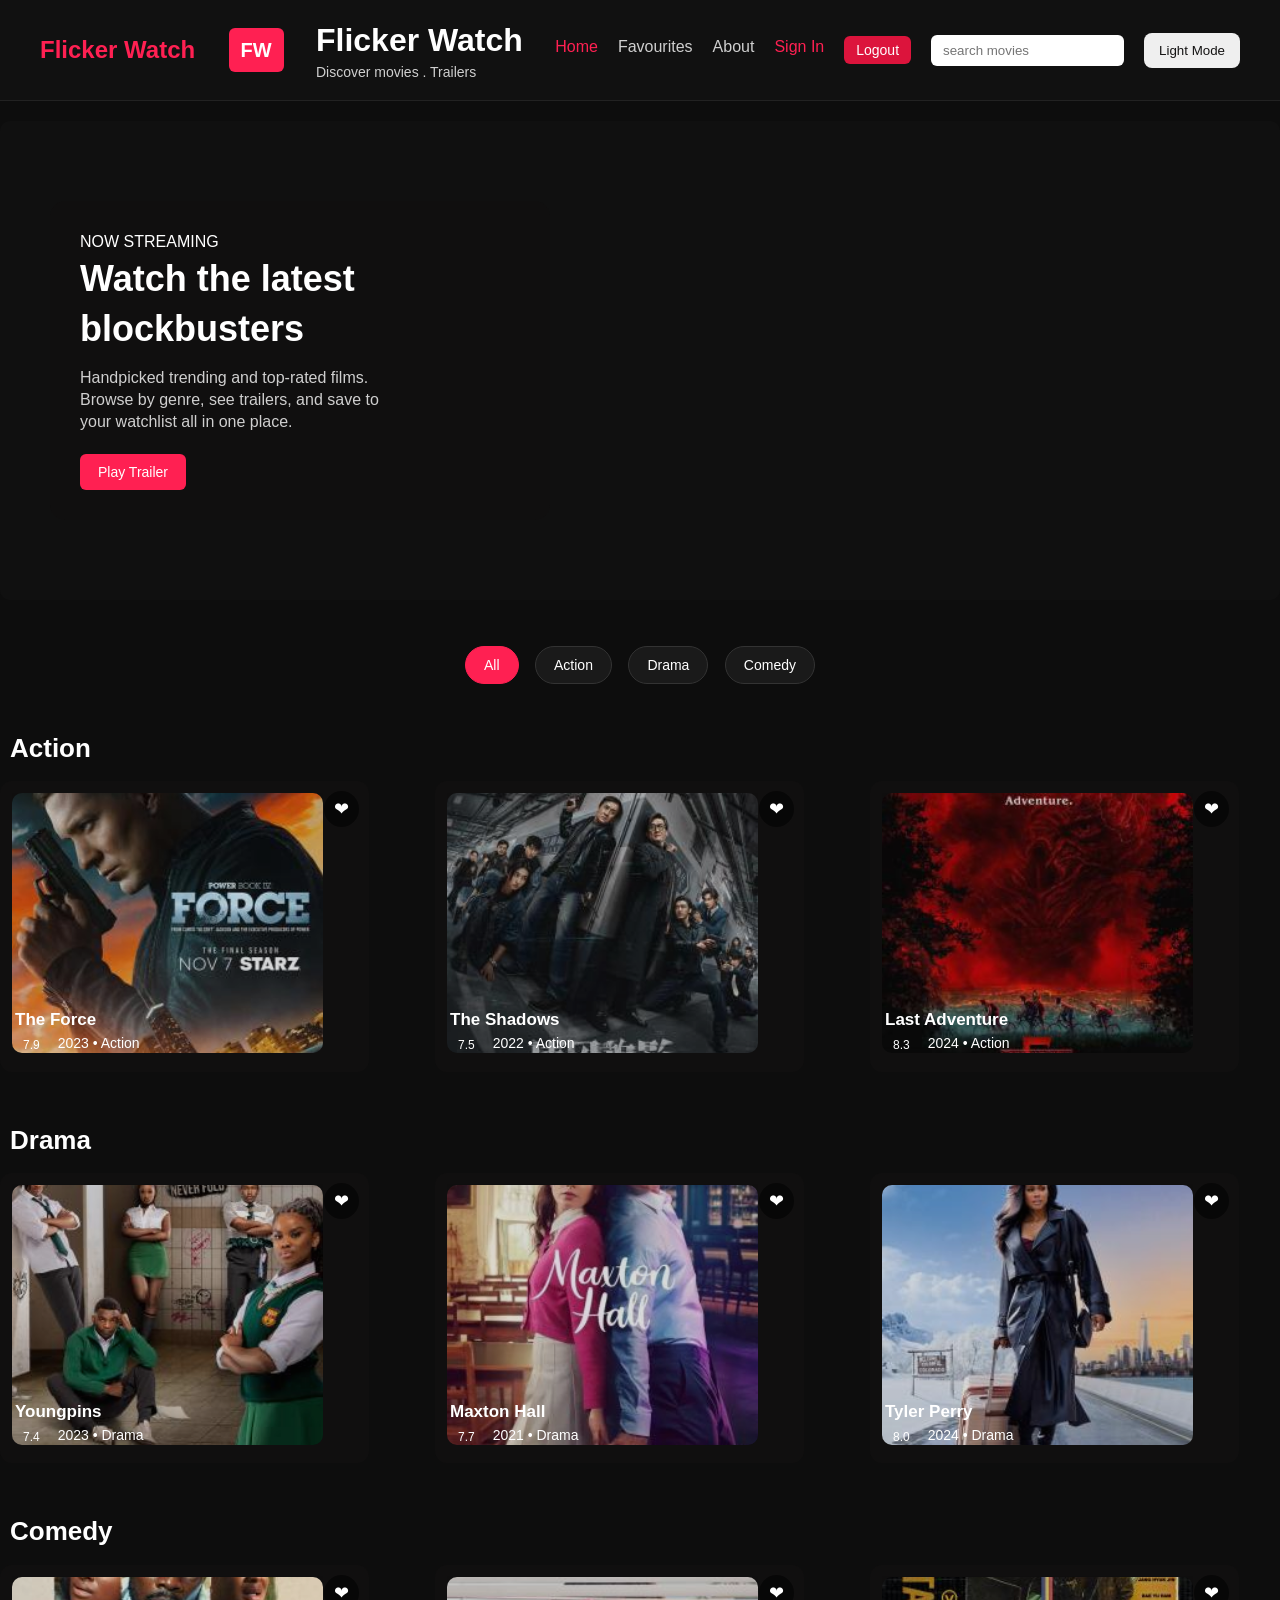
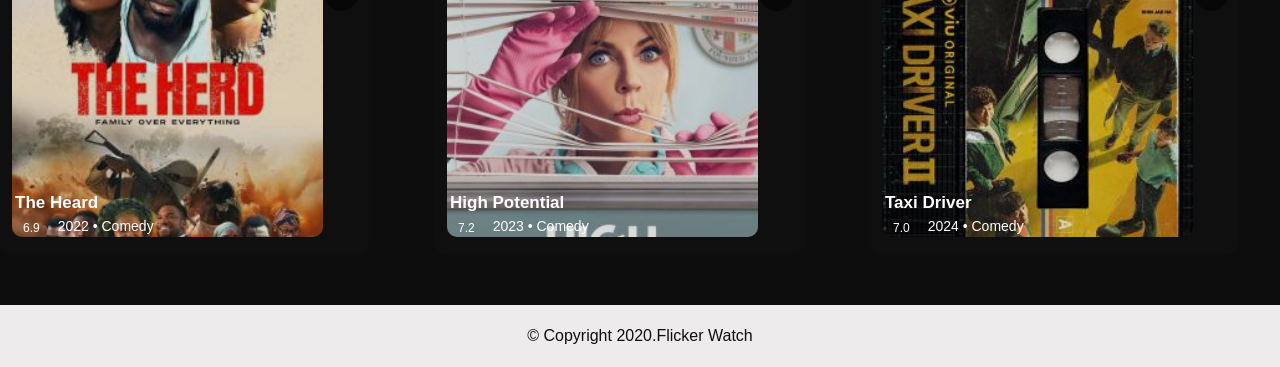
==== commit 48045b4a: "commit with changes on signin and log in pages and js" ====
--- a/index.html
+++ b/index.html
@@ -15,15 +15,13 @@
             <div class="tag">Discover movies . Trailers</div>
     </div>
 
-    <nav>\
-
-
+    <nav>
          <ul> 
              <li><a href="index.html" class="active">Home</a></li>
-             <li><a href="Trending">Trending</a></li>
              <li><a href="Favourites">Favourites</a></li>
              <li><a href="about.html">About</a></li>
              <li><a href="signin.html" class="active">Sign In</a></li>
+             <li><button id="logoutBtn" class="logout-btn">Logout</button></li>
          </ul> 
          <div class="search"><input type="text" placeholder="search movies"></div>
 
@@ -39,7 +37,6 @@
          <p class="desc">Handpicked trending and top-rated films. <br>Browse by genre, see trailers, and save to <br>your watchlist  all in one place.</p>
     <div class="cta">
       <button class="btn btn-primary">Play Trailer</button>
-    <button class="btn btn-outline">Add to Watchlist</button>
     </div>
     </div>
     </section>
--- a/style.css
+++ b/style.css
@@ -102,19 +102,27 @@
           outline: none;
         }
 
+        .logout-btn {
+     background: crimson;
+     color: white;
+     border: none;
+     padding: 6px 12px;
+     border-radius: 6px;
+     cursor: pointer;
+     font-size: 14px;
+     }
+
+     .logout-btn:hover {
+      opacity: 0.8;
+     }
+
+
         .theme-btn{
           padding: 10px 15px;
           border: none;
           border-radius: 8px;
           color: rgb(21, 20, 20);
           cursor: pointer;
-        }
-
-        .profile{
-          display: flex;
-          align-items: center;
-          gap: 10px;
-          margin-right: 20px;
         }
 
         .hero {
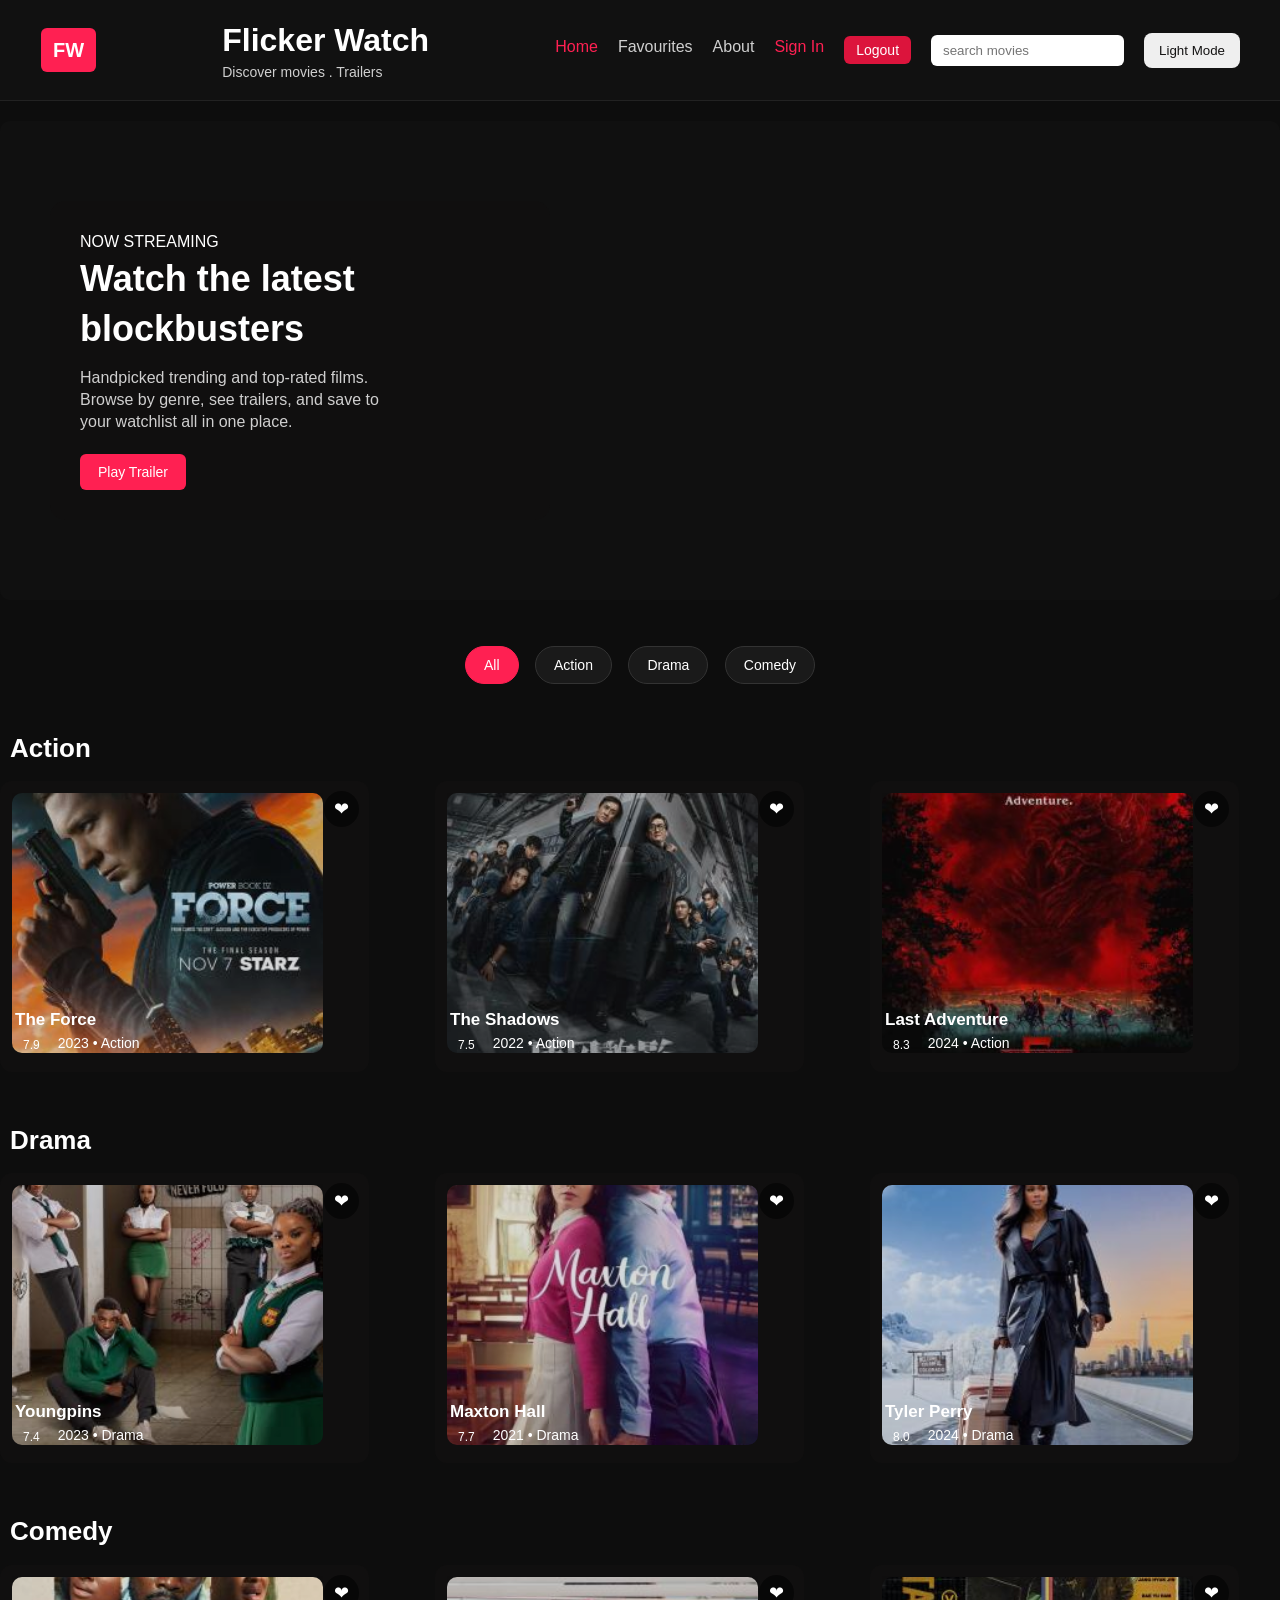
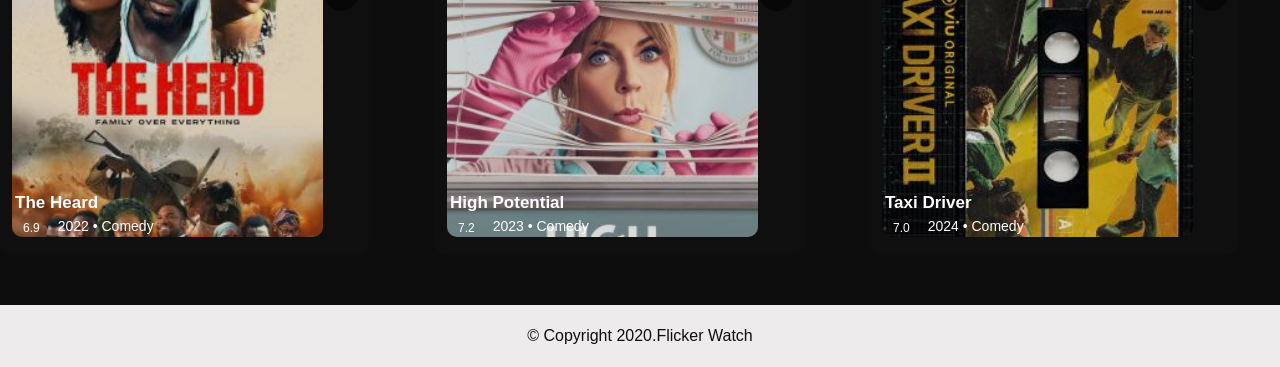
==== commit 0f6ee4c3: "added favourites page" ====
--- a/index.html
+++ b/index.html
@@ -8,8 +8,7 @@
 </head>
 <body>
     <header>
-        <a class="brand" href="#">Flicker Watch</a>
-         <div class="logo">FW</div>
+        <div class="logo">FW</div>
     <div>
             <h1>Flicker Watch</h1>
             <div class="tag">Discover movies . Trailers</div>
@@ -18,7 +17,7 @@
     <nav>
          <ul> 
              <li><a href="index.html" class="active">Home</a></li>
-             <li><a href="Favourites">Favourites</a></li>
+             <li><a href="favourites.html">Favourites</a></li>
              <li><a href="about.html">About</a></li>
              <li><a href="signin.html" class="active">Sign In</a></li>
              <li><button id="logoutBtn" class="logout-btn">Logout</button></li>
